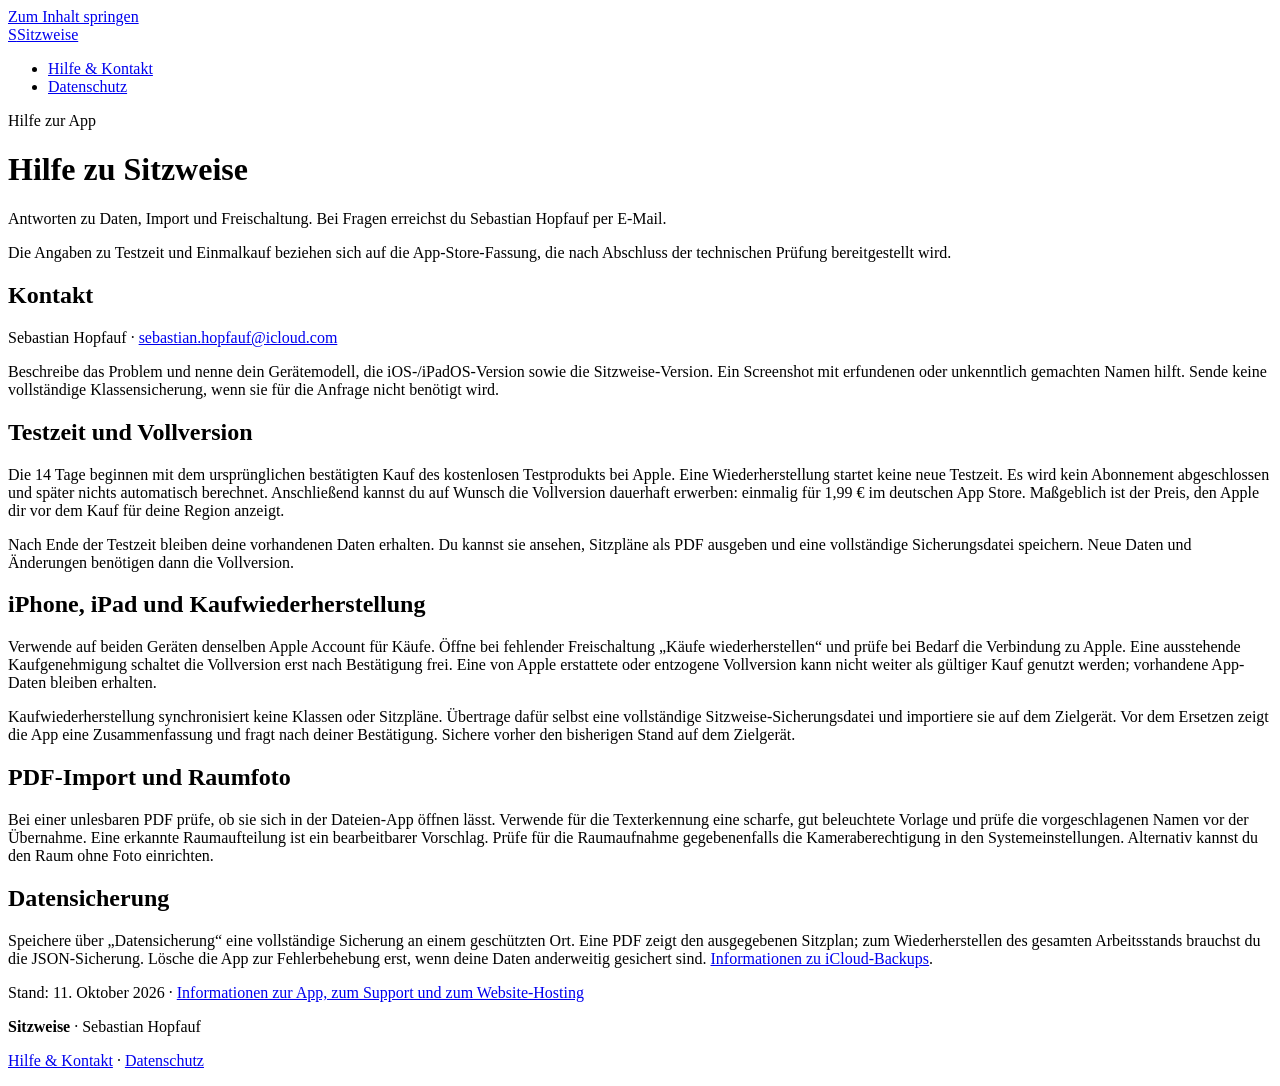
==== index.html @ 2ba70306 "Add Sitzweise index.html for public support and privacy" ====
<!doctype html>
<html lang="de">
<head>
  <meta charset="utf-8">
  <meta name="viewport" content="width=device-width, initial-scale=1">
  <meta name="description" content="Hilfe zu Sitzweise: Kontakt, Testzeit, Einmalkauf, iPhone und iPad, PDF-Import und Datensicherung.">
  <meta name="referrer" content="no-referrer">
  <title>Hilfe und Kontakt · Sitzweise</title>
  <link rel="stylesheet" href="styles.css">
</head>
<body>
  <a class="skip-link" href="#inhalt">Zum Inhalt springen</a>
  <header class="site-header">
    <div class="container header-inner">
      <a class="brand" href="index.html"><span class="brand-mark" aria-hidden="true">S</span><span>Sitzweise</span></a>
      <nav aria-label="Hauptnavigation">
        <ul>
          <li><a href="index.html" aria-current="page">Hilfe &amp; Kontakt</a></li>
          <li><a href="datenschutz.html">Datenschutz</a></li>
        </ul>
      </nav>
    </div>
  </header>
  <main id="inhalt" class="container" tabindex="-1">
    <div class="prose">
      <p class="eyebrow">Hilfe zur App</p>
      <h1>Hilfe zu Sitzweise</h1>
      <p class="lead">Antworten zu Daten, Import und Freischaltung. Bei Fragen erreichst du Sebastian Hopfauf per E-Mail.</p>
      <aside class="notice" aria-label="Hinweis zur App-Store-Fassung">
        <p>Die Angaben zu Testzeit und Einmalkauf beziehen sich auf die App-Store-Fassung, die nach Abschluss der technischen Prüfung bereitgestellt wird.</p>
      </aside>
      <section aria-labelledby="kontakt" class="contact"><h2 id="kontakt">Kontakt</h2>
      <p>Sebastian Hopfauf · <a href="mailto:sebastian.hopfauf@icloud.com">sebastian.hopfauf@icloud.com</a></p>
      <p>Beschreibe das Problem und nenne dein Gerätemodell, die iOS-/iPadOS-Version sowie die Sitzweise-Version. Ein Screenshot mit erfundenen oder unkenntlich gemachten Namen hilft. Sende keine vollständige Klassensicherung, wenn sie für die Anfrage nicht benötigt wird.</p>
      </section>
      <section aria-labelledby="testzeit-und-vollversion"><h2 id="testzeit-und-vollversion">Testzeit und Vollversion</h2>
      <p>Die 14 Tage beginnen mit dem ursprünglichen bestätigten Kauf des kostenlosen Testprodukts bei Apple. Eine Wiederherstellung startet keine neue Testzeit. Es wird kein Abonnement abgeschlossen und später nichts automatisch berechnet. Anschließend kannst du auf Wunsch die Vollversion dauerhaft erwerben: einmalig für 1,99 € im deutschen App Store. Maßgeblich ist der Preis, den Apple dir vor dem Kauf für deine Region anzeigt.</p>
      <p>Nach Ende der Testzeit bleiben deine vorhandenen Daten erhalten. Du kannst sie ansehen, Sitzpläne als PDF ausgeben und eine vollständige Sicherungsdatei speichern. Neue Daten und Änderungen benötigen dann die Vollversion.</p>
      </section>
      <section aria-labelledby="iphone-ipad-und-kaufwiederherstellung"><h2 id="iphone-ipad-und-kaufwiederherstellung">iPhone, iPad und Kaufwiederherstellung</h2>
      <p>Verwende auf beiden Geräten denselben Apple Account für Käufe. Öffne bei fehlender Freischaltung „Käufe wiederherstellen“ und prüfe bei Bedarf die Verbindung zu Apple. Eine ausstehende Kaufgenehmigung schaltet die Vollversion erst nach Bestätigung frei. Eine von Apple erstattete oder entzogene Vollversion kann nicht weiter als gültiger Kauf genutzt werden; vorhandene App-Daten bleiben erhalten.</p>
      <p>Kaufwiederherstellung synchronisiert keine Klassen oder Sitzpläne. Übertrage dafür selbst eine vollständige Sitzweise-Sicherungsdatei und importiere sie auf dem Zielgerät. Vor dem Ersetzen zeigt die App eine Zusammenfassung und fragt nach deiner Bestätigung. Sichere vorher den bisherigen Stand auf dem Zielgerät.</p>
      </section>
      <section aria-labelledby="pdf-import-und-raumfoto"><h2 id="pdf-import-und-raumfoto">PDF-Import und Raumfoto</h2>
      <p>Bei einer unlesbaren PDF prüfe, ob sie sich in der Dateien-App öffnen lässt. Verwende für die Texterkennung eine scharfe, gut beleuchtete Vorlage und prüfe die vorgeschlagenen Namen vor der Übernahme. Eine erkannte Raumaufteilung ist ein bearbeitbarer Vorschlag. Prüfe für die Raumaufnahme gegebenenfalls die Kameraberechtigung in den Systemeinstellungen. Alternativ kannst du den Raum ohne Foto einrichten.</p>
      </section>
      <section aria-labelledby="datensicherung"><h2 id="datensicherung">Datensicherung</h2>
      <p>Speichere über „Datensicherung“ eine vollständige Sicherung an einem geschützten Ort. Eine PDF zeigt den ausgegebenen Sitzplan; zum Wiederherstellen des gesamten Arbeitsstands brauchst du die JSON-Sicherung. Lösche die App zur Fehlerbehebung erst, wenn deine Daten anderweitig gesichert sind. <a href="https://support.apple.com/de-de/108770">Informationen zu iCloud-Backups</a>.</p>
      </section>
      <p class="meta">Stand: 11. Oktober 2026 · <a href="datenschutz.html">Informationen zur App, zum Support und zum Website-Hosting</a></p>
    </div>
  </main>
  <footer class="site-footer">
    <div class="container">
      <p><strong>Sitzweise</strong> · Sebastian Hopfauf</p>
      <p><a href="index.html">Hilfe &amp; Kontakt</a> · <a href="datenschutz.html">Datenschutz</a></p>
    </div>
  </footer>
</body>
</html>
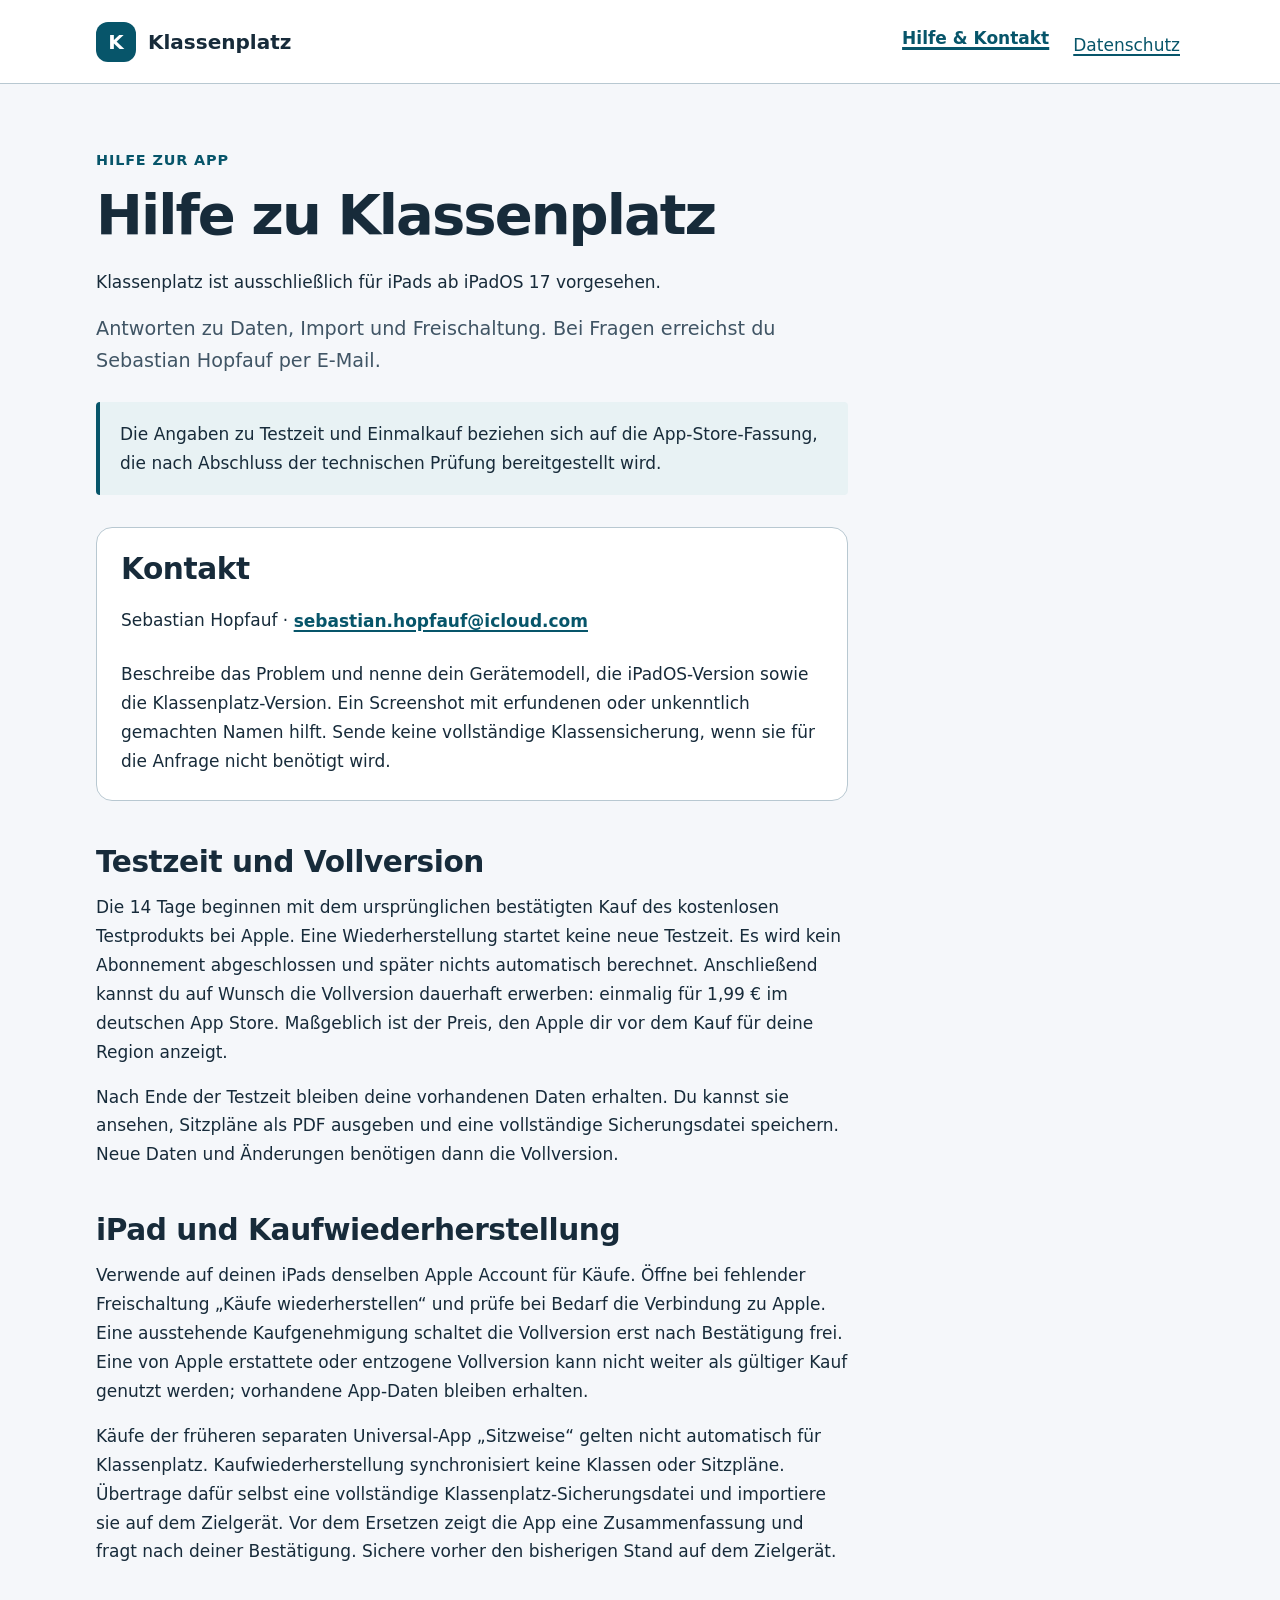
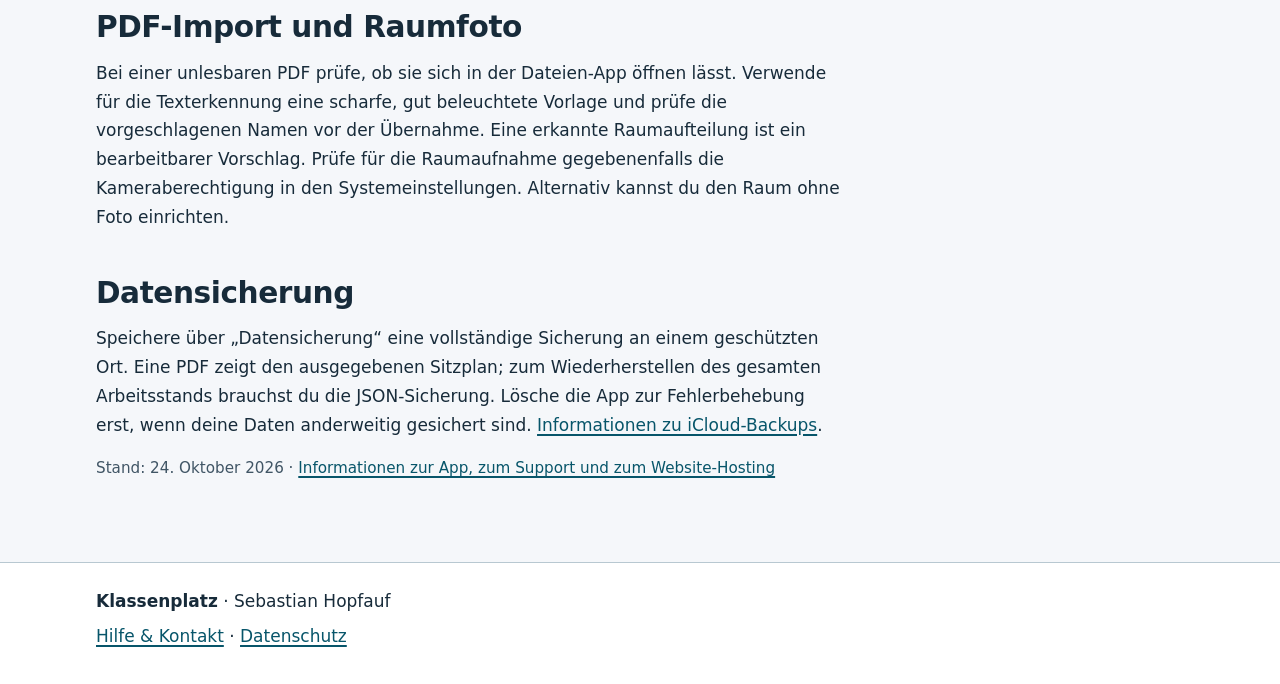
==== commit b3b98dc6: "Rename public support and privacy pages to Klassenplatz for iPad" ====
--- a/index.html
+++ b/index.html
@@ -3,16 +3,16 @@
 <head>
   <meta charset="utf-8">
   <meta name="viewport" content="width=device-width, initial-scale=1">
-  <meta name="description" content="Hilfe zu Sitzweise: Kontakt, Testzeit, Einmalkauf, iPhone und iPad, PDF-Import und Datensicherung.">
+  <meta name="description" content="Hilfe zu Klassenplatz: Kontakt, Testzeit, Einmalkauf, iPad, PDF-Import und Datensicherung.">
   <meta name="referrer" content="no-referrer">
-  <title>Hilfe und Kontakt · Sitzweise</title>
+  <title>Hilfe und Kontakt · Klassenplatz</title>
   <link rel="stylesheet" href="styles.css">
 </head>
 <body>
   <a class="skip-link" href="#inhalt">Zum Inhalt springen</a>
   <header class="site-header">
     <div class="container header-inner">
-      <a class="brand" href="index.html"><span class="brand-mark" aria-hidden="true">S</span><span>Sitzweise</span></a>
+      <a class="brand" href="index.html"><span class="brand-mark" aria-hidden="true">K</span><span>Klassenplatz</span></a>
       <nav aria-label="Hauptnavigation">
         <ul>
           <li><a href="index.html" aria-current="page">Hilfe &amp; Kontakt</a></li>
@@ -24,22 +24,23 @@
   <main id="inhalt" class="container" tabindex="-1">
     <div class="prose">
       <p class="eyebrow">Hilfe zur App</p>
-      <h1>Hilfe zu Sitzweise</h1>
+      <h1>Hilfe zu Klassenplatz</h1>
+      <p>Klassenplatz ist ausschließlich für iPads ab iPadOS 17 vorgesehen.</p>
       <p class="lead">Antworten zu Daten, Import und Freischaltung. Bei Fragen erreichst du Sebastian Hopfauf per E-Mail.</p>
       <aside class="notice" aria-label="Hinweis zur App-Store-Fassung">
         <p>Die Angaben zu Testzeit und Einmalkauf beziehen sich auf die App-Store-Fassung, die nach Abschluss der technischen Prüfung bereitgestellt wird.</p>
       </aside>
       <section aria-labelledby="kontakt" class="contact"><h2 id="kontakt">Kontakt</h2>
       <p>Sebastian Hopfauf · <a href="mailto:sebastian.hopfauf@icloud.com">sebastian.hopfauf@icloud.com</a></p>
-      <p>Beschreibe das Problem und nenne dein Gerätemodell, die iOS-/iPadOS-Version sowie die Sitzweise-Version. Ein Screenshot mit erfundenen oder unkenntlich gemachten Namen hilft. Sende keine vollständige Klassensicherung, wenn sie für die Anfrage nicht benötigt wird.</p>
+      <p>Beschreibe das Problem und nenne dein Gerätemodell, die iPadOS-Version sowie die Klassenplatz-Version. Ein Screenshot mit erfundenen oder unkenntlich gemachten Namen hilft. Sende keine vollständige Klassensicherung, wenn sie für die Anfrage nicht benötigt wird.</p>
       </section>
       <section aria-labelledby="testzeit-und-vollversion"><h2 id="testzeit-und-vollversion">Testzeit und Vollversion</h2>
       <p>Die 14 Tage beginnen mit dem ursprünglichen bestätigten Kauf des kostenlosen Testprodukts bei Apple. Eine Wiederherstellung startet keine neue Testzeit. Es wird kein Abonnement abgeschlossen und später nichts automatisch berechnet. Anschließend kannst du auf Wunsch die Vollversion dauerhaft erwerben: einmalig für 1,99 € im deutschen App Store. Maßgeblich ist der Preis, den Apple dir vor dem Kauf für deine Region anzeigt.</p>
       <p>Nach Ende der Testzeit bleiben deine vorhandenen Daten erhalten. Du kannst sie ansehen, Sitzpläne als PDF ausgeben und eine vollständige Sicherungsdatei speichern. Neue Daten und Änderungen benötigen dann die Vollversion.</p>
       </section>
-      <section aria-labelledby="iphone-ipad-und-kaufwiederherstellung"><h2 id="iphone-ipad-und-kaufwiederherstellung">iPhone, iPad und Kaufwiederherstellung</h2>
-      <p>Verwende auf beiden Geräten denselben Apple Account für Käufe. Öffne bei fehlender Freischaltung „Käufe wiederherstellen“ und prüfe bei Bedarf die Verbindung zu Apple. Eine ausstehende Kaufgenehmigung schaltet die Vollversion erst nach Bestätigung frei. Eine von Apple erstattete oder entzogene Vollversion kann nicht weiter als gültiger Kauf genutzt werden; vorhandene App-Daten bleiben erhalten.</p>
-      <p>Kaufwiederherstellung synchronisiert keine Klassen oder Sitzpläne. Übertrage dafür selbst eine vollständige Sitzweise-Sicherungsdatei und importiere sie auf dem Zielgerät. Vor dem Ersetzen zeigt die App eine Zusammenfassung und fragt nach deiner Bestätigung. Sichere vorher den bisherigen Stand auf dem Zielgerät.</p>
+      <section aria-labelledby="ipad-und-kaufwiederherstellung"><h2 id="ipad-und-kaufwiederherstellung">iPad und Kaufwiederherstellung</h2>
+      <p>Verwende auf deinen iPads denselben Apple Account für Käufe. Öffne bei fehlender Freischaltung „Käufe wiederherstellen“ und prüfe bei Bedarf die Verbindung zu Apple. Eine ausstehende Kaufgenehmigung schaltet die Vollversion erst nach Bestätigung frei. Eine von Apple erstattete oder entzogene Vollversion kann nicht weiter als gültiger Kauf genutzt werden; vorhandene App-Daten bleiben erhalten.</p>
+      <p>Käufe der früheren separaten Universal-App „Sitzweise“ gelten nicht automatisch für Klassenplatz. Kaufwiederherstellung synchronisiert keine Klassen oder Sitzpläne. Übertrage dafür selbst eine vollständige Klassenplatz-Sicherungsdatei und importiere sie auf dem Zielgerät. Vor dem Ersetzen zeigt die App eine Zusammenfassung und fragt nach deiner Bestätigung. Sichere vorher den bisherigen Stand auf dem Zielgerät.</p>
       </section>
       <section aria-labelledby="pdf-import-und-raumfoto"><h2 id="pdf-import-und-raumfoto">PDF-Import und Raumfoto</h2>
       <p>Bei einer unlesbaren PDF prüfe, ob sie sich in der Dateien-App öffnen lässt. Verwende für die Texterkennung eine scharfe, gut beleuchtete Vorlage und prüfe die vorgeschlagenen Namen vor der Übernahme. Eine erkannte Raumaufteilung ist ein bearbeitbarer Vorschlag. Prüfe für die Raumaufnahme gegebenenfalls die Kameraberechtigung in den Systemeinstellungen. Alternativ kannst du den Raum ohne Foto einrichten.</p>
@@ -47,12 +48,12 @@
       <section aria-labelledby="datensicherung"><h2 id="datensicherung">Datensicherung</h2>
       <p>Speichere über „Datensicherung“ eine vollständige Sicherung an einem geschützten Ort. Eine PDF zeigt den ausgegebenen Sitzplan; zum Wiederherstellen des gesamten Arbeitsstands brauchst du die JSON-Sicherung. Lösche die App zur Fehlerbehebung erst, wenn deine Daten anderweitig gesichert sind. <a href="https://support.apple.com/de-de/108770">Informationen zu iCloud-Backups</a>.</p>
       </section>
-      <p class="meta">Stand: 11. Oktober 2026 · <a href="datenschutz.html">Informationen zur App, zum Support und zum Website-Hosting</a></p>
+      <p class="meta">Stand: 24. Oktober 2026 · <a href="datenschutz.html">Informationen zur App, zum Support und zum Website-Hosting</a></p>
     </div>
   </main>
   <footer class="site-footer">
     <div class="container">
-      <p><strong>Sitzweise</strong> · Sebastian Hopfauf</p>
+      <p><strong>Klassenplatz</strong> · Sebastian Hopfauf</p>
       <p><a href="index.html">Hilfe &amp; Kontakt</a> · <a href="datenschutz.html">Datenschutz</a></p>
     </div>
   </footer>
--- a/styles.css
+++ b/styles.css
@@ -0,0 +1,60 @@
+/* Local styles only. No external assets, fonts or scripts. */
+:root {
+  color-scheme: light dark;
+  --background: #f5f7fa; --surface: #ffffff; --text: #172b3a;
+  --muted: #405565; --brand: #07556a; --border: #b8c8d1;
+  --soft: #e8f2f4; --focus: #a43b00;
+  font-family: system-ui, -apple-system, BlinkMacSystemFont, "Segoe UI", sans-serif;
+  font-size: 100%; -webkit-text-size-adjust: 100%;
+}
+* { box-sizing: border-box; }
+body { margin: 0; background: var(--background); color: var(--text); font-size: 1.0625rem; line-height: 1.7; }
+a { color: var(--brand); text-decoration-thickness: .1em; text-underline-offset: .2em; overflow-wrap: anywhere; }
+a:hover { text-decoration-thickness: .16em; }
+a:focus-visible, [tabindex="-1"]:focus-visible { outline: 3px solid var(--focus); outline-offset: 4px; border-radius: .15rem; }
+.skip-link { position: absolute; top: .5rem; left: .5rem; z-index: 2; padding: .75rem 1rem; background: var(--surface); transform: translateY(-180%); }
+.skip-link:focus { transform: none; }
+.container { width: min(100% - 2rem, 68rem); margin-inline: auto; }
+.site-header { background: var(--surface); border-bottom: 1px solid var(--border); }
+.header-inner { display: flex; flex-wrap: wrap; align-items: center; justify-content: space-between; gap: .5rem 2rem; padding-block: 1rem; }
+.brand { display: inline-flex; align-items: center; gap: .75rem; color: var(--text); text-decoration: none; font-size: 1.25rem; font-weight: 750; min-height: 44px; }
+.brand-mark { display: grid; place-items: center; width: 2.5rem; height: 2.5rem; border-radius: .75rem; background: var(--brand); color: var(--surface); font-weight: 800; }
+nav ul { display: flex; flex-wrap: wrap; gap: .25rem 1rem; list-style: none; margin: 0; padding: 0; }
+nav a { display: inline-flex; align-items: center; min-height: 44px; padding: .35rem .25rem; }
+nav a[aria-current="page"] { font-weight: 750; text-decoration-thickness: .16em; }
+main { padding-block: clamp(2rem, 6vw, 4rem); }
+.prose { max-width: 47rem; }
+.eyebrow { margin: 0 0 .5rem; color: var(--brand); font-size: .9rem; font-weight: 750; letter-spacing: .06em; text-transform: uppercase; }
+h1, h2 { line-height: 1.2; text-wrap: balance; }
+h1 { margin: 0 0 1.25rem; font-size: clamp(2.1rem, 6vw, 3.5rem); letter-spacing: -.035em; }
+h2 { margin: 2.75rem 0 .8rem; font-size: clamp(1.45rem, 4vw, 1.85rem); letter-spacing: -.015em; }
+p { margin: 0 0 1rem; }
+.lead { font-size: 1.2rem; color: var(--muted); }
+.notice { margin: 1.5rem 0 2rem; padding: 1.1rem 1.25rem; background: var(--soft); border-left: 4px solid var(--brand); border-radius: .25rem; }
+.notice p:last-child, .contact p:last-child { margin-bottom: 0; }
+.contact { padding: 1.5rem; background: var(--surface); border: 1px solid var(--border); border-radius: 1rem; }
+.contact h2 { margin-top: 0; }
+.contact a[href^="mailto:"] { display: inline-block; min-height: 44px; padding-block: .4rem; font-weight: 700; }
+ul, ol { padding-left: 1.4rem; }
+li + li { margin-top: .45rem; }
+.toc { padding: 1rem 1.25rem; background: var(--surface); border: 1px solid var(--border); border-radius: .75rem; }
+.toc h2 { margin: 0 0 .75rem; font-size: 1.1rem; }
+.toc ul { display: block; list-style: disc; padding-left: 1.3rem; }
+.toc a { min-height: 44px; padding-block: .25rem; }
+.meta { color: var(--muted); font-size: .95rem; }
+.site-footer { border-top: 1px solid var(--border); background: var(--surface); padding-block: 1.5rem; }
+.site-footer p { margin: 0; }
+.site-footer a { display: inline-block; min-height: 44px; padding-block: .4rem; }
+@media (prefers-color-scheme: dark) {
+  :root { --background: #101b23; --surface: #172630; --text: #edf4f7; --muted: #bccbd4; --brand: #8bd8e9; --border: #5d737f; --soft: #1d3540; --focus: #ffbf81; }
+  .brand-mark { color: #10252c; }
+}
+@media (max-width: 25rem) { .container { width: min(100% - 1.5rem, 68rem); } .contact { padding: 1.1rem; } }
+@media print {
+  :root { color-scheme: light; --background: #ffffff; --surface: #ffffff; --text: #000000; --muted: #222222; --brand: #000000; --border: #777777; --soft: #ffffff; }
+  body { font-size: 11pt; }
+  .skip-link, .site-header nav, .toc { display: none; }
+  main { padding-block: 1rem; }
+  a { text-decoration: underline; }
+  h2 { break-after: avoid; }
+}
